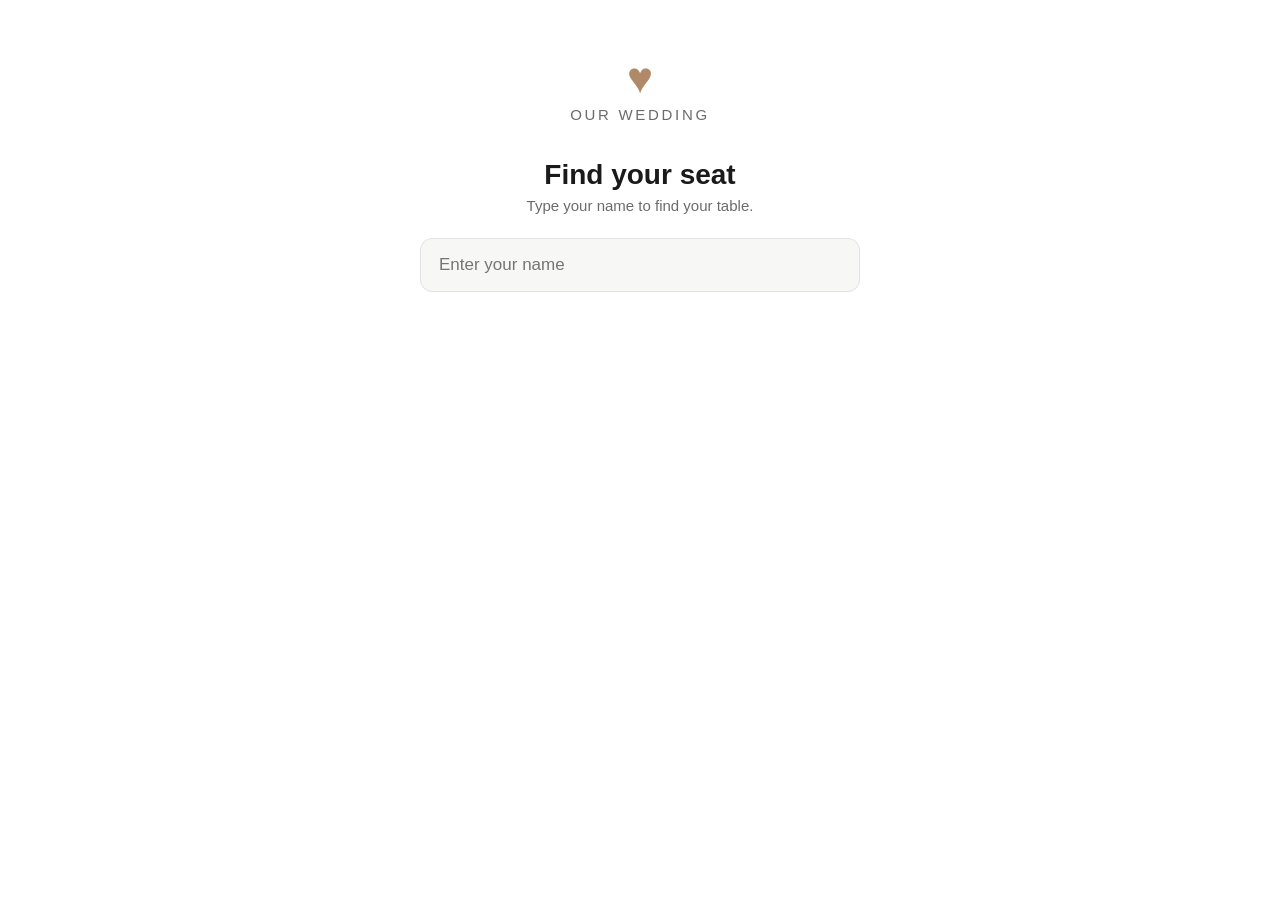
==== index.html @ 31bcc837 "Initial commit: mobile seating chart MVP A static, no-build web app for wedding guests to find their" ====
<!DOCTYPE html>
<html lang="en">
<head>
  <meta charset="UTF-8" />
  <meta name="viewport" content="width=device-width, initial-scale=1.0, maximum-scale=1.0, user-scalable=no" />
  <meta name="theme-color" content="#ffffff" />
  <title>Find Your Seat</title>
  <link rel="stylesheet" href="styles.css" />
</head>
<body>
  <main class="app">
    <!-- Landing / search view -->
    <section id="search-view" class="view">
      <div class="logo" aria-hidden="true">
        <!-- Temporary placeholder logo -->
        <span class="logo-mark">&#9829;</span>
        <span class="logo-text">Our Wedding</span>
      </div>

      <h1 class="headline">Find your seat</h1>
      <p class="subhead">Type your name to find your table.</p>

      <form id="search-form" autocomplete="off">
        <input
          id="search-input"
          type="text"
          inputmode="text"
          placeholder="Enter your name"
          aria-label="Enter your name"
        />
      </form>

      <ul id="results" class="results" aria-live="polite"></ul>
      <p id="empty-msg" class="empty-msg" hidden>No matches. Try just your first or last name.</p>
    </section>

    <!-- Result / floorplan view -->
    <section id="result-view" class="view" hidden>
      <button id="back-btn" class="back-btn" type="button">&larr; Search again</button>

      <div class="result-header">
        <p id="result-name" class="result-name"></p>
        <div class="table-badge">
          <span class="table-badge-label">Table</span>
          <span id="table-number" class="table-badge-number"></span>
        </div>

        <div id="diet-note" class="diet-note" hidden>
          <span class="diet-note-tag">You're noted as <strong id="diet-label"></strong></span>
          <span id="diet-desc" class="diet-note-desc"></span>
        </div>
      </div>

      <div class="floorplan-wrap">
        <svg id="floorplan" xmlns="http://www.w3.org/2000/svg" role="img" aria-label="Floorplan"></svg>
      </div>
    </section>

    <p id="load-error" class="load-error" hidden>Couldn't load seating data. Please refresh.</p>
  </main>

  <script src="data.js"></script>
  <script src="app.js"></script>
</body>
</html>
---- styles.css ----
:root {
  --bg: #ffffff;
  --fg: #1a1a1a;
  --muted: #6b6b6b;
  --accent: #b08968;
  --highlight: #c44536;
  --border: #e2e2e2;
  --card: #f7f7f5;
}

* { box-sizing: border-box; }

html, body {
  margin: 0;
  padding: 0;
  background: var(--bg);
  color: var(--fg);
  font-family: -apple-system, BlinkMacSystemFont, "Segoe UI", Roboto, Helvetica, Arial, sans-serif;
  -webkit-font-smoothing: antialiased;
}

.app {
  max-width: 480px;
  margin: 0 auto;
  padding: 32px 20px 48px;
  min-height: 100vh;
}

.view { display: block; }
[hidden] { display: none !important; }

/* Logo */
.logo {
  display: flex;
  flex-direction: column;
  align-items: center;
  gap: 6px;
  margin: 24px 0 36px;
}
.logo-mark {
  font-size: 44px;
  color: var(--accent);
  line-height: 1;
}
.logo-text {
  font-size: 15px;
  letter-spacing: 0.18em;
  text-transform: uppercase;
  color: var(--muted);
}

/* Search */
.headline {
  font-size: 28px;
  text-align: center;
  margin: 0 0 6px;
}
.subhead {
  text-align: center;
  color: var(--muted);
  margin: 0 0 24px;
  font-size: 15px;
}

#search-input {
  width: 100%;
  padding: 16px 18px;
  font-size: 17px;
  border: 1px solid var(--border);
  border-radius: 12px;
  outline: none;
  background: var(--card);
}
#search-input:focus {
  border-color: var(--accent);
}

/* Results list */
.results {
  list-style: none;
  margin: 16px 0 0;
  padding: 0;
}
.results li {
  padding: 16px 18px;
  border: 1px solid var(--border);
  border-radius: 12px;
  margin-bottom: 10px;
  display: flex;
  justify-content: space-between;
  align-items: center;
  gap: 12px;
  cursor: pointer;
  background: #fff;
}
.results li:active { background: var(--card); }
.results .r-name { font-size: 16px; }
.results .r-table { font-size: 13px; color: var(--muted); white-space: nowrap; }

.empty-msg, .load-error {
  text-align: center;
  color: var(--muted);
  margin-top: 20px;
  font-size: 14px;
}
.load-error { color: var(--highlight); }

/* Result view */
.back-btn {
  background: none;
  border: none;
  color: var(--accent);
  font-size: 15px;
  padding: 4px 0;
  cursor: pointer;
}
.result-header {
  text-align: center;
  margin: 16px 0 20px;
}
.result-name {
  font-size: 20px;
  margin: 0 0 14px;
}
.table-badge {
  display: inline-flex;
  flex-direction: column;
  align-items: center;
  padding: 16px 32px;
  background: var(--highlight);
  color: #fff;
  border-radius: 16px;
}
.table-badge-label {
  font-size: 13px;
  letter-spacing: 0.2em;
  text-transform: uppercase;
  opacity: 0.9;
}
.table-badge-number {
  font-size: 56px;
  font-weight: 700;
  line-height: 1.05;
}

/* Dietary note */
.diet-note {
  margin: 16px auto 0;
  max-width: 340px;
  padding: 12px 16px;
  background: var(--card);
  border: 1px solid var(--border);
  border-radius: 12px;
  display: flex;
  flex-direction: column;
  gap: 4px;
}
.diet-note-tag {
  font-size: 14px;
  color: var(--fg);
}
.diet-note-tag strong { color: var(--accent); }
.diet-note-desc {
  font-size: 13px;
  color: var(--muted);
}

/* Floorplan */
.floorplan-wrap {
  border: 1px solid var(--border);
  border-radius: 16px;
  padding: 12px;
  background: var(--card);
}
#floorplan {
  width: 100%;
  height: auto;
  display: block;
}
.fp-table { fill: #fff; stroke: var(--muted); stroke-width: 0.6; }
.fp-table-num { fill: var(--muted); font-size: 5px; text-anchor: middle; dominant-baseline: central; }
.fp-table.is-highlight { fill: var(--highlight); stroke: var(--highlight); }
.fp-table.is-highlight + .fp-table-num,
.fp-table-num.is-highlight { fill: #fff; font-weight: 700; }
.fp-feature { fill: #ececec; stroke: none; }
.fp-feature-label { fill: var(--muted); font-size: 4px; text-anchor: middle; dominant-baseline: central; letter-spacing: 0.1em; }

@keyframes pulse {
  0%, 100% { transform: scale(1); }
  50% { transform: scale(1.12); }
}
.fp-pulse {
  transform-box: fill-box;
  transform-origin: center;
  animation: pulse 1.4s ease-in-out infinite;
}
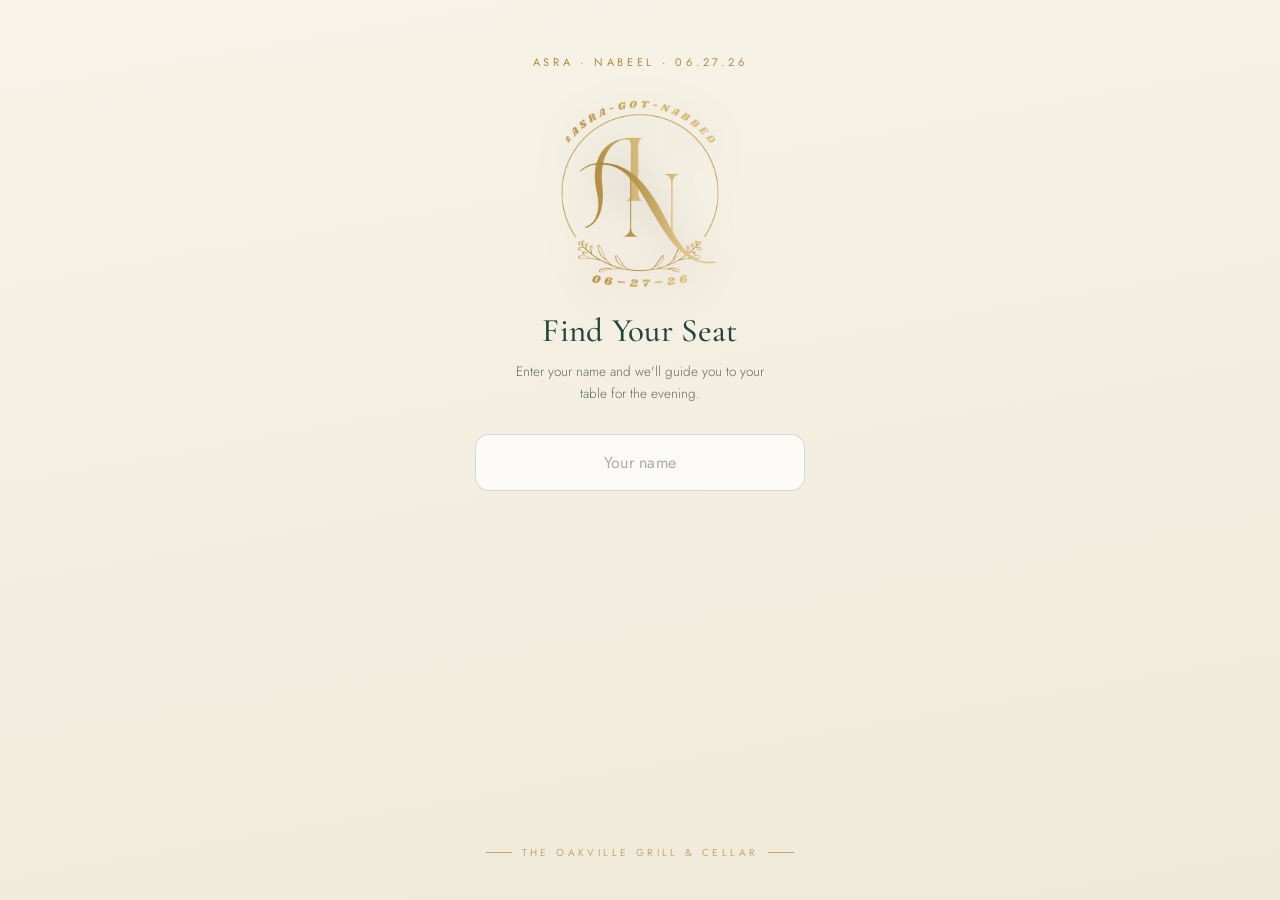
==== commit ad655176: "Apply high-fidelity design from handoff Recreate the no-style MVP as the elegant Asra & Nabeel seati" ====
--- a/index.html
+++ b/index.html
@@ -3,61 +3,91 @@
 <head>
   <meta charset="UTF-8" />
   <meta name="viewport" content="width=device-width, initial-scale=1.0, maximum-scale=1.0, user-scalable=no" />
-  <meta name="theme-color" content="#ffffff" />
-  <title>Find Your Seat</title>
+  <meta name="theme-color" content="#16352e" />
+  <title>Asra &amp; Nabeel — Find Your Seat</title>
+
+  <link rel="preconnect" href="https://fonts.googleapis.com" />
+  <link rel="preconnect" href="https://fonts.gstatic.com" crossorigin />
+  <link href="https://fonts.googleapis.com/css2?family=Cormorant+Garamond:ital,wght@0,400;0,500;0,600;0,700;1,400;1,500&family=Jost:wght@300;400;500;600&display=swap" rel="stylesheet" />
+
   <link rel="stylesheet" href="styles.css" />
 </head>
 <body>
-  <main class="app">
-    <!-- Landing / search view -->
-    <section id="search-view" class="view">
-      <div class="logo" aria-hidden="true">
-        <!-- Temporary placeholder logo -->
-        <span class="logo-mark">&#9829;</span>
-        <span class="logo-text">Our Wedding</span>
+  <div id="app" class="app theme-grove" data-motion="delight">
+
+    <!-- ============ LANDING ============ -->
+    <section id="landing-view" class="screen landing">
+      <div class="reveal sc-reveal landing-inner">
+        <div class="eyebrow couple-line">Asra &middot; Nabeel &middot; 06.27.26</div>
+
+        <img class="logo-landing" src="assets/AN-monogram.png" alt="Asra &amp; Nabeel monogram" />
+
+        <h1 class="title">Find Your Seat</h1>
+        <p class="subtitle">Enter your name and we'll guide you to your table for the evening.</p>
+
+        <div class="search-wrap">
+          <input
+            id="search-input"
+            class="search-input"
+            type="text"
+            placeholder="Your name"
+            autocomplete="off"
+            autocorrect="off"
+            autocapitalize="off"
+            spellcheck="false"
+            aria-label="Your name"
+          />
+          <div id="suggest-box" class="suggest-box" hidden></div>
+        </div>
+
+        <div class="spacer"></div>
+
+        <div class="footer">
+          <span class="hairline"></span>
+          <span class="footer-text">The Oakville Grill &amp; Cellar</span>
+          <span class="hairline"></span>
+        </div>
       </div>
-
-      <h1 class="headline">Find your seat</h1>
-      <p class="subhead">Type your name to find your table.</p>
-
-      <form id="search-form" autocomplete="off">
-        <input
-          id="search-input"
-          type="text"
-          inputmode="text"
-          placeholder="Enter your name"
-          aria-label="Enter your name"
-        />
-      </form>
-
-      <ul id="results" class="results" aria-live="polite"></ul>
-      <p id="empty-msg" class="empty-msg" hidden>No matches. Try just your first or last name.</p>
     </section>
 
-    <!-- Result / floorplan view -->
-    <section id="result-view" class="view" hidden>
-      <button id="back-btn" class="back-btn" type="button">&larr; Search again</button>
+    <!-- ============ RESULT ============ -->
+    <section id="result-view" class="screen result" hidden>
+      <div class="result-inner">
+        <img class="logo-result sc-r1" src="assets/AN-monogram.png" alt="monogram" />
 
-      <div class="result-header">
-        <p id="result-name" class="result-name"></p>
-        <div class="table-badge">
-          <span class="table-badge-label">Table</span>
-          <span id="table-number" class="table-badge-number"></span>
+        <div class="eyebrow sc-r1">Welcome</div>
+        <div id="first-name" class="first-name reveal sc-reveal"></div>
+        <p class="welcome-msg sc-r2">We're so glad you're here to celebrate with us. Your place is waiting.</p>
+
+        <div class="num-block sc-num">
+          <div class="eyebrow eyebrow-wide">You're seated at</div>
+          <div id="table-number" class="table-number"></div>
+          <div class="table-label">Table</div>
         </div>
 
-        <div id="diet-note" class="diet-note" hidden>
-          <span class="diet-note-tag">You're noted as <strong id="diet-label"></strong></span>
-          <span id="diet-desc" class="diet-note-desc"></span>
+        <div class="map-card sc-r3">
+          <div class="map-header">
+            <span class="hairline hairline-sm"></span>
+            <span class="map-header-text">The Dining Room</span>
+            <span class="hairline hairline-sm"></span>
+          </div>
+          <div id="floorplan" class="floorplan"></div>
         </div>
-      </div>
 
-      <div class="floorplan-wrap">
-        <svg id="floorplan" xmlns="http://www.w3.org/2000/svg" role="img" aria-label="Floorplan"></svg>
+        <div class="meal-block sc-r4">
+          <div class="eyebrow eyebrow-meal">Your Plated Selection</div>
+          <div id="meal-name" class="meal-name"></div>
+          <div id="dietary-pill" class="dietary-pill" hidden></div>
+        </div>
+
+        <div class="spacer spacer-result"></div>
+
+        <button id="back-btn" class="back-btn sc-r4" type="button">Not you? Search again</button>
       </div>
     </section>
 
     <p id="load-error" class="load-error" hidden>Couldn't load seating data. Please refresh.</p>
-  </main>
+  </div>
 
   <script src="data.js"></script>
   <script src="app.js"></script>
--- a/styles.css
+++ b/styles.css
@@ -1,196 +1,399 @@
-:root {
-  --bg: #ffffff;
-  --fg: #1a1a1a;
-  --muted: #6b6b6b;
-  --accent: #b08968;
-  --highlight: #c44536;
-  --border: #e2e2e2;
-  --card: #f7f7f5;
-}
-
 * { box-sizing: border-box; }
-
-html, body {
-  margin: 0;
-  padding: 0;
+html, body { margin: 0; padding: 0; }
+
+/* ============ THEME TOKENS ============ */
+.theme-cellar {
+  --bg: linear-gradient(168deg, #1c453c 0%, #16352e 60%, #122c26 100%);
+  --ink: #f4eddc;
+  --soft: #bcccc0;
+  --faint: #7f9389;
+  --gold: #d4ad62;
+  --input-bg: rgba(255,255,255,.06);
+  --input-border: rgba(212,173,98,.4);
+  --suggest-bg: #1f4a40;
+  --suggest-border: rgba(212,173,98,.22);
+  --row-line: rgba(244,237,220,.08);
+  --map-bg: #f7f1e3;
+  --map-border: rgba(212,173,98,.55);
+  --plan-line: rgba(28,69,60,.3);
+  --plan-ink: #1c453c;
+  --plan-fill-soft: rgba(28,69,60,.08);
+  --t-inactive-fill: rgba(28,69,60,.06);
+  --t-inactive-stroke: rgba(28,69,60,.32);
+  --t-inactive-num: rgba(28,69,60,.6);
+  --active-num: #16352e;
+  --back-border: rgba(212,173,98,.4);
+  --diet-bg: rgba(212,173,98,.16);
+  --diet-ink: #e7c884;
+}
+.theme-grove {
+  --bg: linear-gradient(170deg, #f7f3e8 0%, #efe9d8 100%);
+  --ink: #22463d;
+  --soft: #5d6f64;
+  --faint: #a7ad9f;
+  --gold: #b08a3e;
+  --input-bg: rgba(255,255,255,.72);
+  --input-border: rgba(34,70,61,.18);
+  --suggest-bg: #fffdf7;
+  --suggest-border: rgba(34,70,61,.12);
+  --row-line: rgba(34,70,61,.08);
+  --map-bg: #fbf8f0;
+  --map-border: rgba(176,138,62,.4);
+  --plan-line: rgba(34,70,61,.22);
+  --plan-ink: #22463d;
+  --plan-fill-soft: rgba(34,70,61,.07);
+  --t-inactive-fill: rgba(34,70,61,.05);
+  --t-inactive-stroke: rgba(34,70,61,.28);
+  --t-inactive-num: rgba(34,70,61,.55);
+  --active-num: #fbf8f0;
+  --back-border: rgba(34,70,61,.22);
+  --diet-bg: rgba(176,138,62,.12);
+  --diet-ink: #8a6a2c;
+}
+
+/* ============ APP SHELL ============ */
+.app {
+  position: relative;
+  width: 100%;
+  min-height: 100vh;
   background: var(--bg);
-  color: var(--fg);
-  font-family: -apple-system, BlinkMacSystemFont, "Segoe UI", Roboto, Helvetica, Arial, sans-serif;
-  -webkit-font-smoothing: antialiased;
-}
-
-.app {
-  max-width: 480px;
+  font-family: 'Jost', sans-serif;
+  overflow: hidden;
+}
+/* Center within a phone-width column on larger screens */
+.screen {
+  max-width: 430px;
   margin: 0 auto;
-  padding: 32px 20px 48px;
+}
+[hidden] { display: none !important; }
+
+.spacer { flex: 1; }
+.spacer-result { min-height: 24px; }
+
+/* ============ SHARED TYPE ============ */
+.eyebrow {
+  font-family: 'Jost', sans-serif;
+  font-size: 11px;
+  letter-spacing: .34em;
+  text-transform: uppercase;
+  color: var(--gold);
+  font-weight: 400;
+}
+
+.hairline {
+  width: 26px;
+  height: 1px;
+  background: var(--gold);
+  display: block;
+}
+.hairline-sm { width: 18px; opacity: .55; }
+
+/* ============ LANDING ============ */
+.landing-inner {
   min-height: 100vh;
-}
-
-.view { display: block; }
-[hidden] { display: none !important; }
-
-/* Logo */
-.logo {
   display: flex;
   flex-direction: column;
   align-items: center;
-  gap: 6px;
-  margin: 24px 0 36px;
-}
-.logo-mark {
-  font-size: 44px;
-  color: var(--accent);
-  line-height: 1;
-}
-.logo-text {
-  font-size: 15px;
-  letter-spacing: 0.18em;
-  text-transform: uppercase;
-  color: var(--muted);
-}
-
-/* Search */
-.headline {
-  font-size: 28px;
-  text-align: center;
-  margin: 0 0 6px;
-}
-.subhead {
-  text-align: center;
-  color: var(--muted);
-  margin: 0 0 24px;
-  font-size: 15px;
-}
-
-#search-input {
+  justify-content: flex-start;
+  padding: 54px 30px 40px;
+  text-align: center;
+}
+.couple-line { margin-bottom: 30px; }
+
+.logo-landing {
+  width: 158px;
+  height: auto;
+  filter: drop-shadow(0 6px 20px rgba(0,0,0,.18));
+}
+
+.title {
+  font-family: 'Cormorant Garamond', serif;
+  font-size: 33px;
+  line-height: 1.12;
+  font-weight: 500;
+  color: var(--ink);
+  margin: 26px 0 0;
+  letter-spacing: .01em;
+}
+.subtitle {
+  font-family: 'Jost', sans-serif;
+  font-size: 13.5px;
+  line-height: 1.6;
+  color: var(--soft);
+  margin: 11px 0 0;
+  max-width: 268px;
+  font-weight: 300;
+}
+
+.search-wrap {
+  position: relative;
   width: 100%;
-  padding: 16px 18px;
-  font-size: 17px;
-  border: 1px solid var(--border);
-  border-radius: 12px;
-  outline: none;
-  background: var(--card);
-}
-#search-input:focus {
-  border-color: var(--accent);
-}
-
-/* Results list */
-.results {
-  list-style: none;
-  margin: 16px 0 0;
-  padding: 0;
-}
-.results li {
-  padding: 16px 18px;
-  border: 1px solid var(--border);
-  border-radius: 12px;
-  margin-bottom: 10px;
-  display: flex;
+  max-width: 330px;
+  margin-top: 30px;
+}
+.search-input {
+  width: 100%;
+  padding: 16px 20px;
+  border-radius: 14px;
+  border: 1px solid var(--input-border);
+  background: var(--input-bg);
+  color: var(--ink);
+  font-family: 'Jost', sans-serif;
+  font-size: 16px;
+  letter-spacing: .02em;
+  text-align: center;
+}
+.search-input::placeholder { color: var(--faint); opacity: 1; }
+.search-input:focus { outline: none; }
+
+.suggest-box {
+  position: absolute;
+  top: calc(100% + 10px);
+  left: 0;
+  right: 0;
+  background: var(--suggest-bg);
+  border: 1px solid var(--suggest-border);
+  border-radius: 14px;
+  overflow: hidden;
+  box-shadow: 0 18px 40px rgba(0,0,0,.22);
+  z-index: 5;
+  text-align: left;
+}
+.suggest-row {
+  display: flex;
+  align-items: center;
   justify-content: space-between;
-  align-items: center;
-  gap: 12px;
+  gap: 14px;
+  padding: 14px 18px;
   cursor: pointer;
-  background: #fff;
-}
-.results li:active { background: var(--card); }
-.results .r-name { font-size: 16px; }
-.results .r-table { font-size: 13px; color: var(--muted); white-space: nowrap; }
-
-.empty-msg, .load-error {
-  text-align: center;
-  color: var(--muted);
-  margin-top: 20px;
+  border-bottom: 1px solid var(--row-line);
+  transition: transform .12s ease;
+}
+.suggest-row:last-child { border-bottom: none; }
+.suggest-row:active { transform: scale(.985); }
+.suggest-name {
+  font-family: 'Cormorant Garamond', serif;
+  font-size: 19px;
+  font-weight: 500;
+  color: var(--ink);
+}
+.suggest-table {
+  font-family: 'Jost', sans-serif;
+  font-size: 11px;
+  letter-spacing: .12em;
+  text-transform: uppercase;
+  color: var(--gold);
+  white-space: nowrap;
+}
+.suggest-empty {
+  padding: 18px 20px;
+  font-family: 'Jost', sans-serif;
+  font-size: 13px;
+  color: var(--soft);
+  text-align: center;
+  font-weight: 300;
+}
+
+.footer {
+  display: flex;
+  align-items: center;
+  gap: 10px;
+  margin-top: 38px;
+  color: var(--gold);
+  opacity: .7;
+}
+.footer-text {
+  font-family: 'Jost', sans-serif;
+  font-size: 10px;
+  letter-spacing: .34em;
+  text-transform: uppercase;
+}
+
+/* ============ RESULT ============ */
+.result-inner {
+  min-height: 100vh;
+  display: flex;
+  flex-direction: column;
+  align-items: center;
+  padding: 42px 26px 36px;
+  text-align: center;
+}
+.logo-result {
+  width: 104px;
+  height: auto;
+  opacity: .95;
+  margin-bottom: 18px;
+}
+.first-name {
+  font-family: 'Cormorant Garamond', serif;
+  font-size: 38px;
+  line-height: 1.08;
+  font-weight: 600;
+  color: var(--ink);
+  margin-top: 7px;
+}
+.welcome-msg {
+  font-family: 'Cormorant Garamond', serif;
+  font-style: italic;
+  font-size: 16.5px;
+  line-height: 1.5;
+  color: var(--soft);
+  margin: 12px 0 0;
+  max-width: 280px;
+}
+
+.num-block {
+  margin-top: 26px;
+  display: flex;
+  flex-direction: column;
+  align-items: center;
+}
+.eyebrow-wide { font-size: 10.5px; letter-spacing: .42em; }
+.table-number {
+  font-family: 'Cormorant Garamond', serif;
+  font-weight: 600;
+  font-size: 84px;
+  line-height: .92;
+  color: var(--gold);
+  margin-top: 6px;
+  letter-spacing: .01em;
+}
+.table-label {
+  font-family: 'Jost', sans-serif;
+  font-size: 13px;
+  letter-spacing: .36em;
+  text-transform: uppercase;
+  color: var(--ink);
+  margin-top: 2px;
+  font-weight: 400;
+}
+
+/* Floorplan card */
+.map-card {
+  width: 100%;
+  max-width: 362px;
+  margin-top: 28px;
+  background: var(--map-bg);
+  border: 1px solid var(--map-border);
+  border-radius: 18px;
+  padding: 16px 14px 14px;
+  box-shadow: 0 14px 36px rgba(0,0,0,.18);
+}
+.map-header {
+  display: flex;
+  align-items: center;
+  justify-content: center;
+  gap: 9px;
+  margin-bottom: 12px;
+}
+.map-header-text {
+  font-family: 'Jost', sans-serif;
+  font-size: 9.5px;
+  letter-spacing: .32em;
+  text-transform: uppercase;
+  color: var(--plan-ink);
+  opacity: .75;
+}
+.floorplan svg { display: block; width: 100%; height: auto; }
+
+/* SVG floorplan tokens via CSS */
+.pl-wall { fill: none; stroke: var(--plan-line); stroke-width: 2; }
+.pl-dash { stroke: var(--plan-line); stroke-dasharray: 4 6; stroke-width: 1.4; opacity: .7; }
+.pl-veranda { fill: none; stroke: var(--plan-line); stroke-width: 1.3; opacity: .55; }
+.pl-soft { fill: var(--plan-fill-soft); stroke: var(--plan-line); stroke-width: 1.5; }
+.pl-soft-nostroke { fill: var(--plan-fill-soft); stroke: none; }
+.pl-outline { fill: none; stroke: var(--plan-line); stroke-width: 1.2; }
+.pl-step { stroke: var(--plan-line); stroke-width: 1; opacity: .5; }
+.pl-label { fill: var(--plan-ink); font-family: 'Jost', sans-serif; }
+
+.t-spot { fill: var(--gold); }
+.t-ring { fill: none; stroke: var(--gold); stroke-width: 2.4; }
+.t-shape { fill: var(--t-inactive-fill); stroke: var(--t-inactive-stroke); stroke-width: 1.3; }
+.t-shape.is-active { fill: var(--gold); stroke: var(--gold); stroke-width: 2; }
+.t-num {
+  font-family: 'Cormorant Garamond', serif;
+  font-weight: 600;
+  fill: var(--t-inactive-num);
+  text-anchor: middle;
+}
+.t-num.is-active { fill: var(--active-num); }
+
+/* Meal */
+.meal-block {
+  margin-top: 22px;
+  display: flex;
+  flex-direction: column;
+  align-items: center;
+  gap: 10px;
+}
+.eyebrow-meal { font-size: 9.5px; opacity: .85; }
+.meal-name {
+  font-family: 'Cormorant Garamond', serif;
+  font-size: 21px;
+  font-weight: 500;
+  color: var(--ink);
+}
+.dietary-pill {
+  font-family: 'Jost', sans-serif;
+  font-size: 10.5px;
+  letter-spacing: .18em;
+  text-transform: uppercase;
+  color: var(--diet-ink);
+  background: var(--diet-bg);
+  padding: 5px 13px;
+  border-radius: 20px;
+  margin-top: 2px;
+}
+
+.back-btn {
+  margin-top: 8px;
+  background: transparent;
+  border: 1px solid var(--back-border);
+  color: var(--gold);
+  font-family: 'Jost', sans-serif;
+  font-size: 12px;
+  letter-spacing: .16em;
+  text-transform: uppercase;
+  padding: 13px 26px;
+  border-radius: 30px;
+  cursor: pointer;
+}
+
+.load-error {
+  position: fixed;
+  left: 0; right: 0; bottom: 16px;
+  text-align: center;
+  color: #c44536;
   font-size: 14px;
 }
-.load-error { color: var(--highlight); }
-
-/* Result view */
-.back-btn {
-  background: none;
-  border: none;
-  color: var(--accent);
-  font-size: 15px;
-  padding: 4px 0;
-  cursor: pointer;
-}
-.result-header {
-  text-align: center;
-  margin: 16px 0 20px;
-}
-.result-name {
-  font-size: 20px;
-  margin: 0 0 14px;
-}
-.table-badge {
-  display: inline-flex;
-  flex-direction: column;
-  align-items: center;
-  padding: 16px 32px;
-  background: var(--highlight);
-  color: #fff;
-  border-radius: 16px;
-}
-.table-badge-label {
-  font-size: 13px;
-  letter-spacing: 0.2em;
-  text-transform: uppercase;
-  opacity: 0.9;
-}
-.table-badge-number {
-  font-size: 56px;
-  font-weight: 700;
-  line-height: 1.05;
-}
-
-/* Dietary note */
-.diet-note {
-  margin: 16px auto 0;
-  max-width: 340px;
-  padding: 12px 16px;
-  background: var(--card);
-  border: 1px solid var(--border);
-  border-radius: 12px;
-  display: flex;
-  flex-direction: column;
-  gap: 4px;
-}
-.diet-note-tag {
-  font-size: 14px;
-  color: var(--fg);
-}
-.diet-note-tag strong { color: var(--accent); }
-.diet-note-desc {
-  font-size: 13px;
-  color: var(--muted);
-}
-
-/* Floorplan */
-.floorplan-wrap {
-  border: 1px solid var(--border);
-  border-radius: 16px;
-  padding: 12px;
-  background: var(--card);
-}
-#floorplan {
-  width: 100%;
-  height: auto;
-  display: block;
-}
-.fp-table { fill: #fff; stroke: var(--muted); stroke-width: 0.6; }
-.fp-table-num { fill: var(--muted); font-size: 5px; text-anchor: middle; dominant-baseline: central; }
-.fp-table.is-highlight { fill: var(--highlight); stroke: var(--highlight); }
-.fp-table.is-highlight + .fp-table-num,
-.fp-table-num.is-highlight { fill: #fff; font-weight: 700; }
-.fp-feature { fill: #ececec; stroke: none; }
-.fp-feature-label { fill: var(--muted); font-size: 4px; text-anchor: middle; dominant-baseline: central; letter-spacing: 0.1em; }
-
-@keyframes pulse {
-  0%, 100% { transform: scale(1); }
-  50% { transform: scale(1.12); }
-}
-.fp-pulse {
-  transform-box: fill-box;
-  transform-origin: center;
-  animation: pulse 1.4s ease-in-out infinite;
-}
+
+/* ============ MOTION ============ */
+@keyframes scFadeUp { from { opacity: 0; transform: translateY(14px); } to { opacity: 1; transform: none; } }
+@keyframes scPop { 0% { opacity: 0; transform: scale(.62); } 58% { opacity: 1; transform: scale(1.06); } 100% { opacity: 1; transform: scale(1); } }
+@keyframes scRing { 0% { transform: scale(.55); opacity: .85; } 70% { opacity: 0; } 100% { transform: scale(1.7); opacity: 0; } }
+@keyframes scGlow { 0%, 100% { opacity: .3; } 50% { opacity: .8; } }
+
+.sc-ringPulse { transform-box: fill-box; transform-origin: center; }
+.sc-activeDot { transform-box: fill-box; transform-origin: center; }
+
+/* Animations only play on the active screen (.play), so re-selecting re-triggers them. */
+
+/* Refined */
+[data-motion="refined"] .play .sc-reveal { animation: scFadeUp .7s cubic-bezier(.22,.61,.36,1) both; }
+[data-motion="refined"] .play .sc-num { animation: scFadeUp .8s .05s cubic-bezier(.22,.61,.36,1) both; }
+[data-motion="refined"] .play .sc-ringPulse { animation: scGlow 2.6s ease-in-out infinite; }
+[data-motion="refined"] .play .sc-activeDot { animation: scPop .6s .15s cubic-bezier(.34,1.4,.5,1) both; }
+
+/* Delight */
+[data-motion="delight"] .play .sc-reveal { animation: scFadeUp .65s cubic-bezier(.22,.61,.36,1) both; }
+[data-motion="delight"] .play .sc-num { animation: scPop .85s .18s cubic-bezier(.34,1.5,.5,1) both; }
+[data-motion="delight"] .play .sc-ringPulse { animation: scRing 2.1s .3s ease-out infinite; }
+[data-motion="delight"] .play .sc-activeDot { animation: scPop .7s .25s cubic-bezier(.34,1.55,.5,1) both; }
+[data-motion="delight"] .play .sc-r1 { animation: scFadeUp .6s .04s cubic-bezier(.22,.61,.36,1) both; }
+[data-motion="delight"] .play .sc-r2 { animation: scFadeUp .6s .12s cubic-bezier(.22,.61,.36,1) both; }
+[data-motion="delight"] .play .sc-r3 { animation: scFadeUp .6s .22s cubic-bezier(.22,.61,.36,1) both; }
+[data-motion="delight"] .play .sc-r4 { animation: scFadeUp .6s .34s cubic-bezier(.22,.61,.36,1) both; }
+
+@media (prefers-reduced-motion: reduce) {
+  * { animation: none !important; }
+}
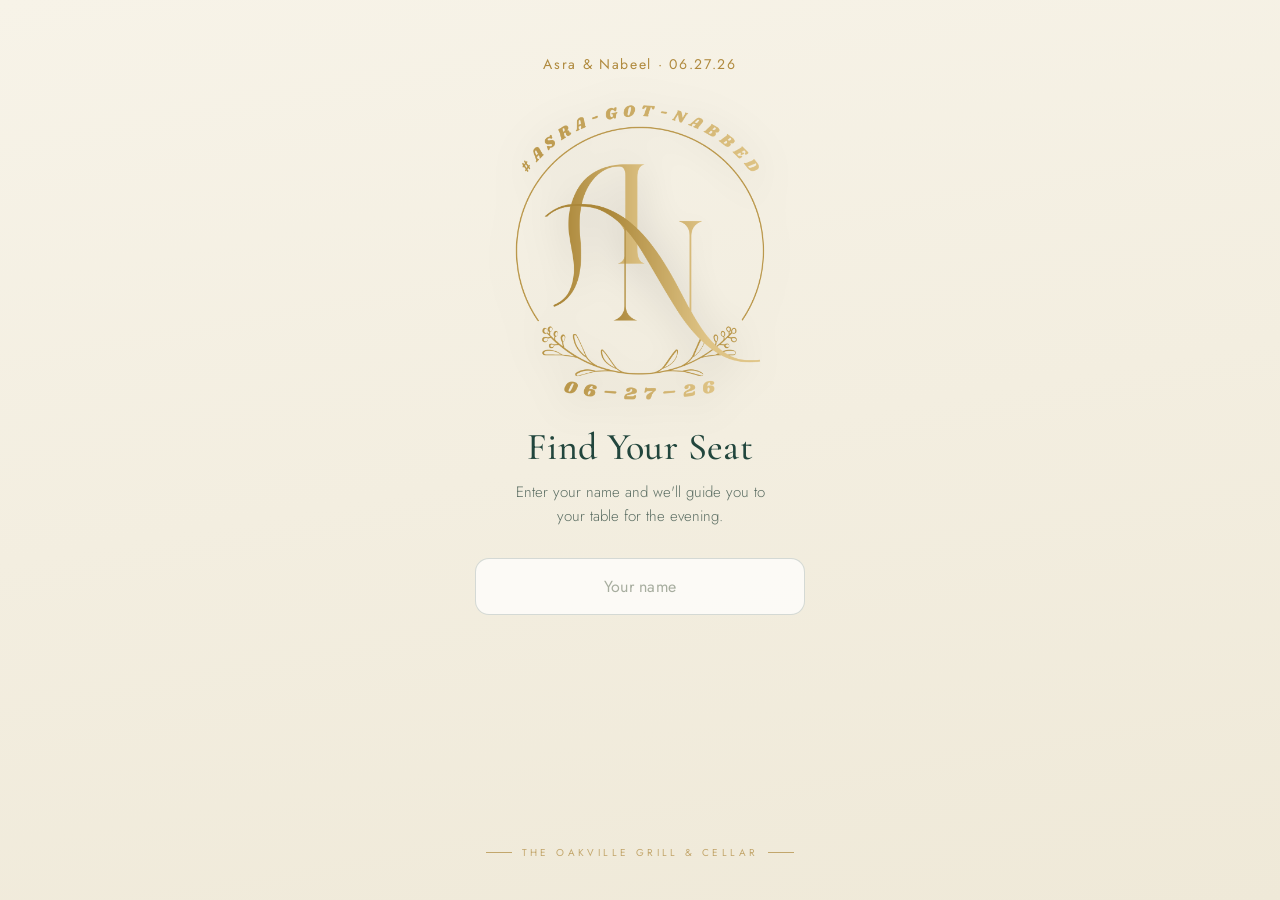
==== commit ee0d4aa5: "added interactive edit mode, increased sizes of tables and fonts on floorplan, improved layout in va" ====
--- a/index.html
+++ b/index.html
@@ -18,7 +18,7 @@
     <!-- ============ LANDING ============ -->
     <section id="landing-view" class="screen landing">
       <div class="reveal sc-reveal landing-inner">
-        <div class="eyebrow couple-line">Asra &middot; Nabeel &middot; 06.27.26</div>
+        <div class="eyebrow couple-line">Asra &amp; Nabeel &middot; 06.27.26</div>
 
         <img class="logo-landing" src="assets/AN-monogram.png" alt="Asra &amp; Nabeel monogram" />
 
@@ -74,12 +74,6 @@
           <div id="floorplan" class="floorplan"></div>
         </div>
 
-        <div class="meal-block sc-r4">
-          <div class="eyebrow eyebrow-meal">Your Plated Selection</div>
-          <div id="meal-name" class="meal-name"></div>
-          <div id="dietary-pill" class="dietary-pill" hidden></div>
-        </div>
-
         <div class="spacer spacer-result"></div>
 
         <button id="back-btn" class="back-btn sc-r4" type="button">Not you? Search again</button>
--- a/styles.css
+++ b/styles.css
@@ -20,7 +20,7 @@
   --plan-fill-soft: rgba(28,69,60,.08);
   --t-inactive-fill: rgba(28,69,60,.06);
   --t-inactive-stroke: rgba(28,69,60,.32);
-  --t-inactive-num: rgba(28,69,60,.6);
+  --t-inactive-num: rgba(28,69,60,.92);
   --active-num: #16352e;
   --back-border: rgba(212,173,98,.4);
   --diet-bg: rgba(212,173,98,.16);
@@ -44,7 +44,7 @@
   --plan-fill-soft: rgba(34,70,61,.07);
   --t-inactive-fill: rgba(34,70,61,.05);
   --t-inactive-stroke: rgba(34,70,61,.28);
-  --t-inactive-num: rgba(34,70,61,.55);
+  --t-inactive-num: rgba(34,70,61,.92);
   --active-num: #fbf8f0;
   --back-border: rgba(34,70,61,.22);
   --diet-bg: rgba(176,138,62,.12);
@@ -98,17 +98,17 @@
   padding: 54px 30px 40px;
   text-align: center;
 }
-.couple-line { margin-bottom: 30px; }
+.couple-line { margin-bottom: 30px; text-transform: none; font-size: 14px; letter-spacing: .12em; }
 
 .logo-landing {
-  width: 158px;
+  width: 250px;
   height: auto;
   filter: drop-shadow(0 6px 20px rgba(0,0,0,.18));
 }
 
 .title {
   font-family: 'Cormorant Garamond', serif;
-  font-size: 33px;
+  font-size: 38px;
   line-height: 1.12;
   font-weight: 500;
   color: var(--ink);
@@ -117,7 +117,7 @@
 }
 .subtitle {
   font-family: 'Jost', sans-serif;
-  font-size: 13.5px;
+  font-size: 15px;
   line-height: 1.6;
   color: var(--soft);
   margin: 11px 0 0;
@@ -210,12 +210,15 @@
 }
 
 /* ============ RESULT ============ */
+.result {
+  max-width: 500px;
+}
 .result-inner {
   min-height: 100vh;
   display: flex;
   flex-direction: column;
   align-items: center;
-  padding: 42px 26px 36px;
+  padding: 42px 10px 36px;
   text-align: center;
 }
 .logo-result {
@@ -255,7 +258,7 @@
   font-size: 84px;
   line-height: .92;
   color: var(--gold);
-  margin-top: 6px;
+  margin-top: -8px;
   letter-spacing: .01em;
 }
 .table-label {
@@ -271,12 +274,12 @@
 /* Floorplan card */
 .map-card {
   width: 100%;
-  max-width: 362px;
+  max-width: 480px;
   margin-top: 28px;
   background: var(--map-bg);
   border: 1px solid var(--map-border);
   border-radius: 18px;
-  padding: 16px 14px 14px;
+  padding: 14px 8px 10px;
   box-shadow: 0 14px 36px rgba(0,0,0,.18);
 }
 .map-header {
@@ -397,3 +400,115 @@
 @media (prefers-reduced-motion: reduce) {
   * { animation: none !important; }
 }
+
+/* ============ FLOORPLAN EDITOR (?edit) ============ */
+.editor-view {
+  position: fixed;
+  inset: 0;
+  display: flex;
+  flex-direction: column;
+  background: #f4efe6;
+  z-index: 100;
+}
+.editor-bar {
+  display: flex;
+  align-items: center;
+  flex-wrap: wrap;
+  gap: 8px;
+  padding: 10px 14px;
+  background: #16352e;
+  color: #f4efe6;
+}
+.ed-title { font-family: 'Cormorant Garamond', serif; font-size: 18px; margin-right: 8px; }
+.ed-btn {
+  font-family: 'Jost', sans-serif;
+  font-size: 12px;
+  letter-spacing: .04em;
+  padding: 7px 13px;
+  border: 1px solid rgba(244,239,230,.4);
+  border-radius: 7px;
+  background: transparent;
+  color: #f4efe6;
+  cursor: pointer;
+}
+.ed-btn:hover { background: rgba(244,239,230,.12); }
+.ed-btn-primary { background: #c89b3c; border-color: #c89b3c; color: #16352e; font-weight: 600; }
+.ed-info {
+  font-family: 'Jost', sans-serif;
+  font-size: 12px;
+  opacity: .85;
+  margin-left: auto;
+}
+.editor-stage {
+  flex: 1;
+  min-height: 0;
+  padding: 16px;
+  display: flex;
+  align-items: center;
+  justify-content: center;
+}
+.editor-hint {
+  padding: 8px 14px;
+  font-family: 'Jost', sans-serif;
+  font-size: 11.5px;
+  color: #6c655a;
+  background: #e8e0d2;
+  text-align: center;
+}
+.ed-svg {
+  width: 100%;
+  height: 100%;
+  max-height: 100%;
+  touch-action: none;
+  background: #fbf8f1;
+  border: 1px solid #d9cfbd;
+  border-radius: 10px;
+}
+.ed-bg { fill: transparent; pointer-events: none; }
+/* visiblePainted: outline-only shapes (walls) are grabbed by their stroke, so
+   clicks in empty room area fall through to deselect instead of hitting the wall. */
+.ed-target { cursor: move; pointer-events: visiblePainted; }
+.ed-svg text.ed-target { pointer-events: all; }
+.ed-target:hover { opacity: .85; }
+.ed-hit { stroke: transparent; stroke-width: 14px; cursor: move; pointer-events: stroke; }
+.ed-nohit { pointer-events: none; }
+.ed-bbox { fill: none; stroke: #c89b3c; stroke-width: 1; stroke-dasharray: 5 4; pointer-events: none; opacity: .8; }
+.ed-handle { fill: #fff; stroke: #c89b3c; stroke-width: 1.6; cursor: nwse-resize; }
+
+/* Editor reuses .t-shape / .t-num tokens; ensure they're visible on the light stage */
+.ed-svg .t-shape { fill: var(--t-inactive-fill); stroke: var(--t-inactive-stroke); }
+.ed-svg .t-num { fill: var(--t-inactive-num); }
+
+.ed-modal {
+  position: fixed;
+  inset: 0;
+  background: rgba(22,53,46,.55);
+  display: flex;
+  align-items: center;
+  justify-content: center;
+  z-index: 200;
+  padding: 20px;
+}
+.ed-modal-box {
+  background: #fbf8f1;
+  border-radius: 12px;
+  padding: 18px;
+  width: 100%;
+  max-width: 640px;
+  box-shadow: 0 20px 60px rgba(0,0,0,.3);
+}
+.ed-modal-box p { font-family: 'Jost', sans-serif; font-size: 13px; margin: 0 0 10px; color: #3a3a33; }
+.ed-modal-box code { background: #e8e0d2; padding: 1px 5px; border-radius: 4px; }
+.ed-modal-box textarea {
+  width: 100%;
+  height: 300px;
+  font-family: ui-monospace, Menlo, monospace;
+  font-size: 12px;
+  border: 1px solid #d9cfbd;
+  border-radius: 8px;
+  padding: 10px;
+  resize: vertical;
+  box-sizing: border-box;
+}
+.ed-modal-actions { display: flex; justify-content: flex-end; margin-top: 10px; }
+.ed-modal-actions .ed-btn { background: #16352e; }
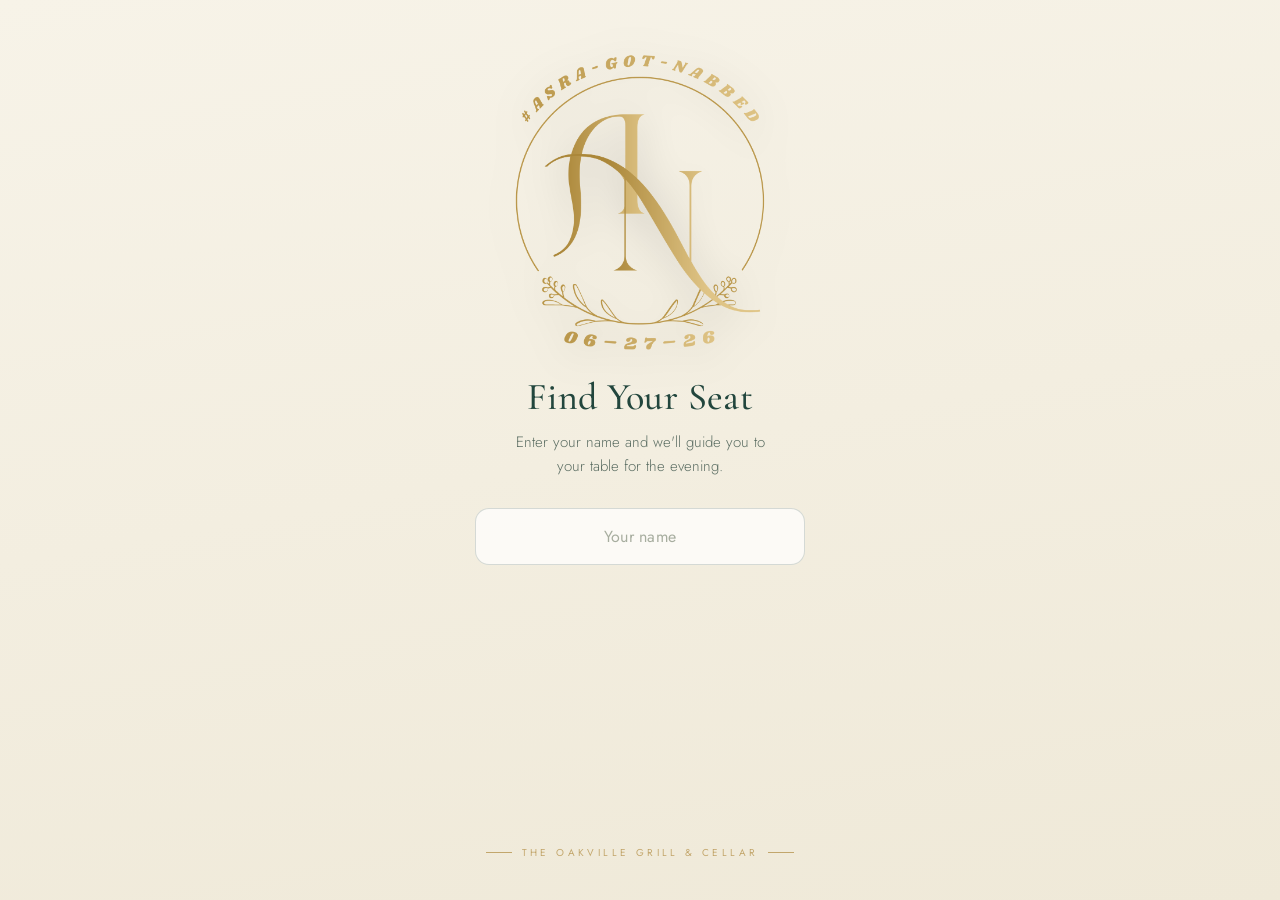
==== commit 841aefb3: "Refine result page: center table number, add dietary note, drop meal - Center the big table number b" ====
--- a/index.html
+++ b/index.html
@@ -18,8 +18,6 @@
     <!-- ============ LANDING ============ -->
     <section id="landing-view" class="screen landing">
       <div class="reveal sc-reveal landing-inner">
-        <div class="eyebrow couple-line">Asra &amp; Nabeel &middot; 06.27.26</div>
-
         <img class="logo-landing" src="assets/AN-monogram.png" alt="Asra &amp; Nabeel monogram" />
 
         <h1 class="title">Find Your Seat</h1>
@@ -53,8 +51,6 @@
     <!-- ============ RESULT ============ -->
     <section id="result-view" class="screen result" hidden>
       <div class="result-inner">
-        <img class="logo-result sc-r1" src="assets/AN-monogram.png" alt="monogram" />
-
         <div class="eyebrow sc-r1">Welcome</div>
         <div id="first-name" class="first-name reveal sc-reveal"></div>
         <p class="welcome-msg sc-r2">We're so glad you're here to celebrate with us. Your place is waiting.</p>
@@ -72,6 +68,12 @@
             <span class="hairline hairline-sm"></span>
           </div>
           <div id="floorplan" class="floorplan"></div>
+
+          <div class="diet-block">
+            <span class="hairline hairline-sm"></span>
+            <div class="diet-eyebrow">Dietary Note</div>
+            <div id="dietary-note" class="dietary-note"></div>
+          </div>
         </div>
 
         <div class="spacer spacer-result"></div>
--- a/styles.css
+++ b/styles.css
@@ -256,9 +256,9 @@
   font-family: 'Cormorant Garamond', serif;
   font-weight: 600;
   font-size: 84px;
-  line-height: .92;
+  line-height: 1;
   color: var(--gold);
-  margin-top: -8px;
+  margin: 10px 0;
   letter-spacing: .01em;
 }
 .table-label {
@@ -267,7 +267,6 @@
   letter-spacing: .36em;
   text-transform: uppercase;
   color: var(--ink);
-  margin-top: 2px;
   font-weight: 400;
 }
 
@@ -321,31 +320,31 @@
 }
 .t-num.is-active { fill: var(--active-num); }
 
-/* Meal */
-.meal-block {
-  margin-top: 22px;
+/* Dietary note (inside the map card, below the floorplan) */
+.diet-block {
   display: flex;
   flex-direction: column;
   align-items: center;
-  gap: 10px;
-}
-.eyebrow-meal { font-size: 9.5px; opacity: .85; }
-.meal-name {
-  font-family: 'Cormorant Garamond', serif;
-  font-size: 21px;
-  font-weight: 500;
-  color: var(--ink);
-}
-.dietary-pill {
-  font-family: 'Jost', sans-serif;
-  font-size: 10.5px;
-  letter-spacing: .18em;
-  text-transform: uppercase;
-  color: var(--diet-ink);
-  background: var(--diet-bg);
-  padding: 5px 13px;
-  border-radius: 20px;
-  margin-top: 2px;
+  gap: 8px;
+  margin-top: 12px;
+  padding-top: 12px;
+}
+.diet-block .hairline-sm { width: 40px; }
+.diet-eyebrow {
+  font-family: 'Jost', sans-serif;
+  font-size: 9.5px;
+  letter-spacing: .32em;
+  text-transform: uppercase;
+  color: var(--plan-ink);
+  opacity: .75;
+}
+.dietary-note {
+  font-family: 'Cormorant Garamond', serif;
+  font-style: italic;
+  font-size: 17px;
+  line-height: 1.4;
+  color: var(--plan-ink);
+  text-align: center;
 }
 
 .back-btn {
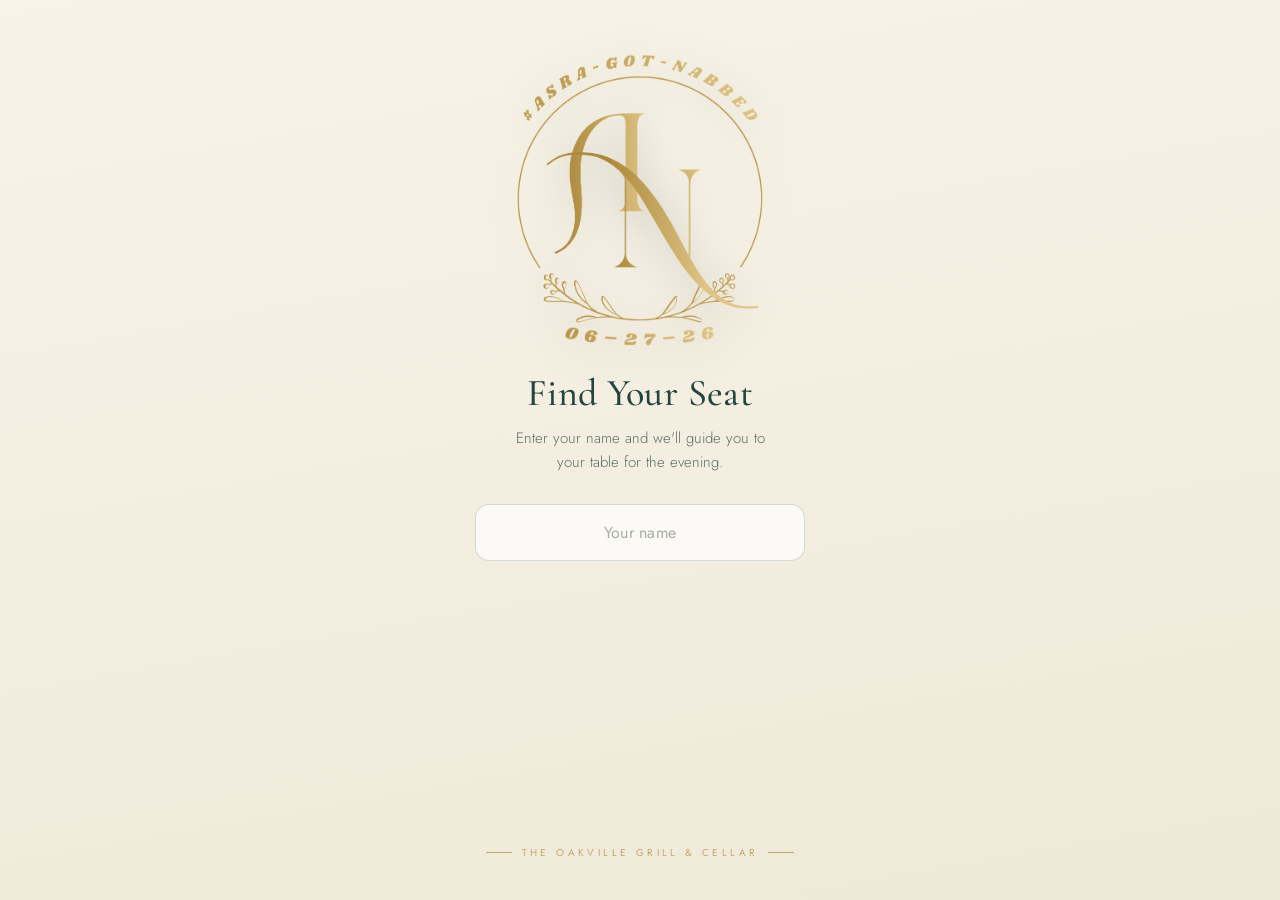
==== commit d1853d94: "Add couple line to result page, vegetarian note copy, tighten number spacing - Add "Asra & Nabeel · " ====
--- a/index.html
+++ b/index.html
@@ -51,6 +51,8 @@
     <!-- ============ RESULT ============ -->
     <section id="result-view" class="screen result" hidden>
       <div class="result-inner">
+        <div class="eyebrow couple-line sc-r1">Asra &amp; Nabeel &middot; 06.27.26 &middot; <em>#asra-got-nabbed</em></div>
+
         <div class="eyebrow sc-r1">Welcome</div>
         <div id="first-name" class="first-name reveal sc-reveal"></div>
         <p class="welcome-msg sc-r2">We're so glad you're here to celebrate with us. Your place is waiting.</p>
--- a/styles.css
+++ b/styles.css
@@ -258,7 +258,7 @@
   font-size: 84px;
   line-height: 1;
   color: var(--gold);
-  margin: 10px 0;
+  margin: -6px 0 4px;
   letter-spacing: .01em;
 }
 .table-label {
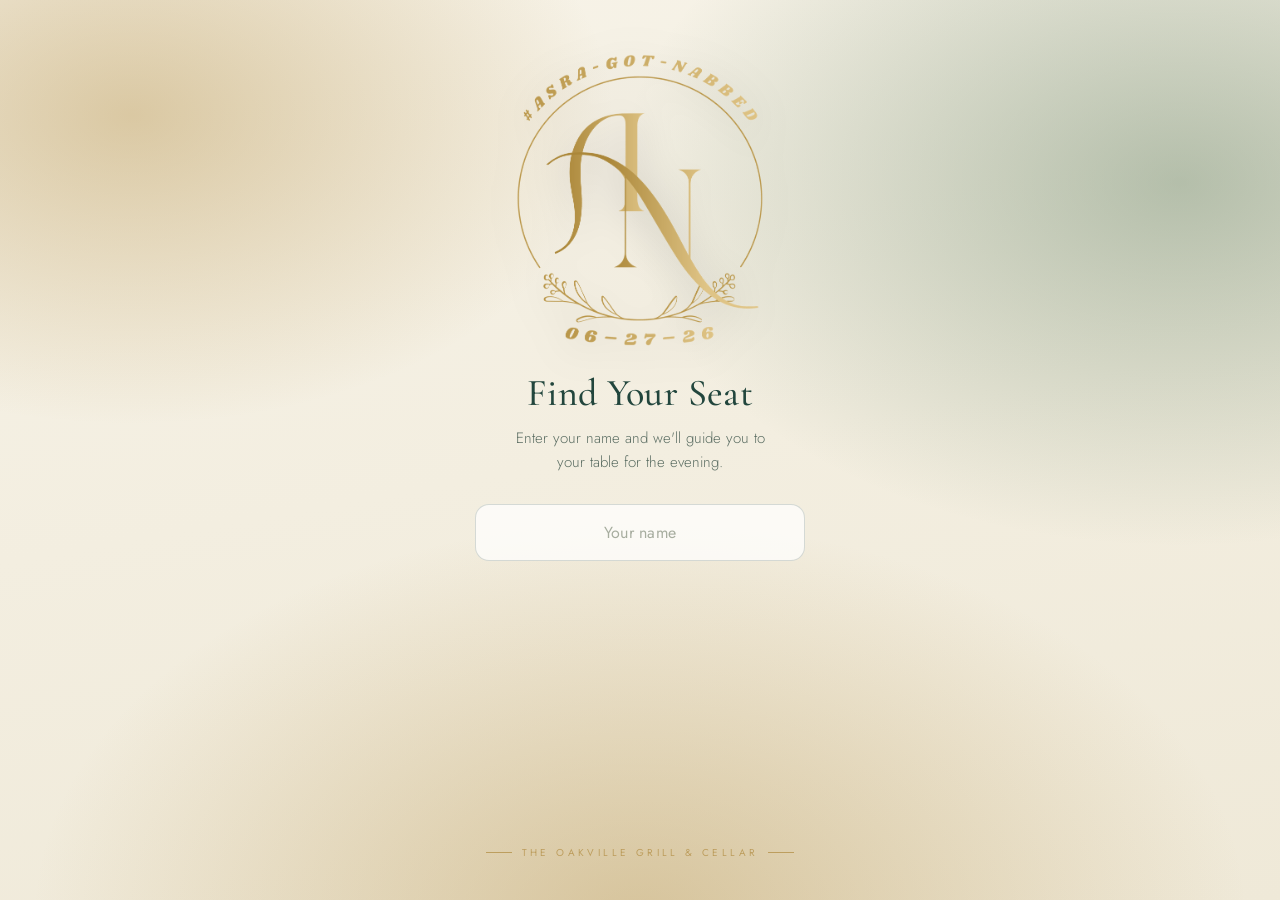
==== commit 3787411f: "Add animated mesh background behind page content Three soft radial glows that slowly breathe on a 13" ====
--- a/index.html
+++ b/index.html
@@ -14,6 +14,8 @@
 </head>
 <body>
   <div id="app" class="app theme-grove" data-motion="delight">
+
+    <div class="mesh" aria-hidden="true"></div>
 
     <!-- ============ LANDING ============ -->
     <section id="landing-view" class="screen landing">
--- a/styles.css
+++ b/styles.css
@@ -25,6 +25,8 @@
   --back-border: rgba(212,173,98,.4);
   --diet-bg: rgba(212,173,98,.16);
   --diet-ink: #e7c884;
+  --glow-warm: rgba(212,173,98,.46);
+  --glow-cool: rgba(74,140,120,.66);
 }
 .theme-grove {
   --bg: linear-gradient(170deg, #f7f3e8 0%, #efe9d8 100%);
@@ -49,6 +51,8 @@
   --back-border: rgba(34,70,61,.22);
   --diet-bg: rgba(176,138,62,.12);
   --diet-ink: #8a6a2c;
+  --glow-warm: rgba(176,138,62,.40);
+  --glow-cool: rgba(91,122,92,.42);
 }
 
 /* ============ APP SHELL ============ */
@@ -60,8 +64,28 @@
   font-family: 'Jost', sans-serif;
   overflow: hidden;
 }
+
+/* Animated mesh background: three soft radial glows that slowly breathe. */
+@keyframes scMesh {
+  0%, 100% { opacity: .68; transform: scale(1); }
+  50%      { opacity: 1;   transform: scale(1.05); }
+}
+.mesh {
+  position: absolute;
+  inset: -12%;
+  pointer-events: none;
+  z-index: 0;
+  background:
+    radial-gradient(46% 42% at 18% 20%, var(--glow-warm) 0%, transparent 66%),
+    radial-gradient(52% 48% at 84% 26%, var(--glow-cool) 0%, transparent 68%),
+    radial-gradient(58% 54% at 50% 92%, var(--glow-warm) 0%, transparent 66%);
+  animation: scMesh 13s ease-in-out infinite;
+}
+
 /* Center within a phone-width column on larger screens */
 .screen {
+  position: relative;
+  z-index: 1;
   max-width: 430px;
   margin: 0 auto;
 }
